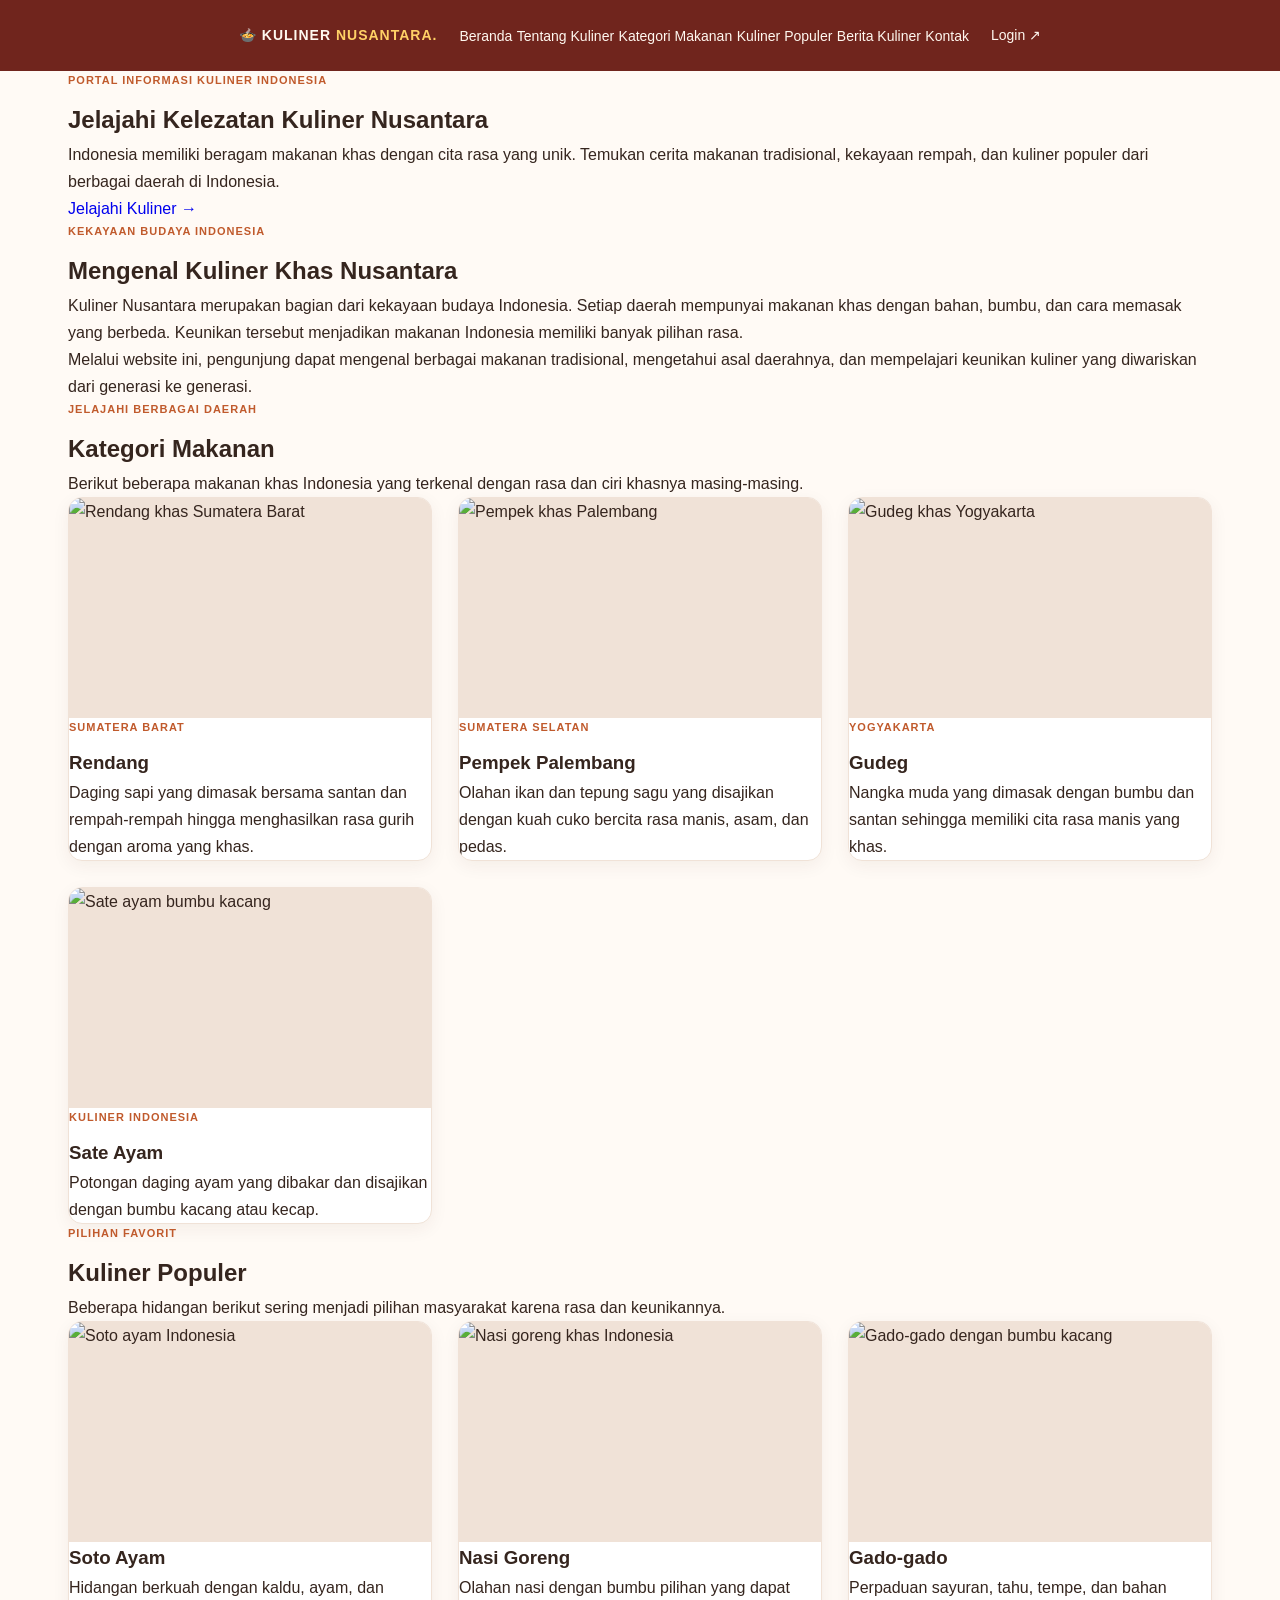
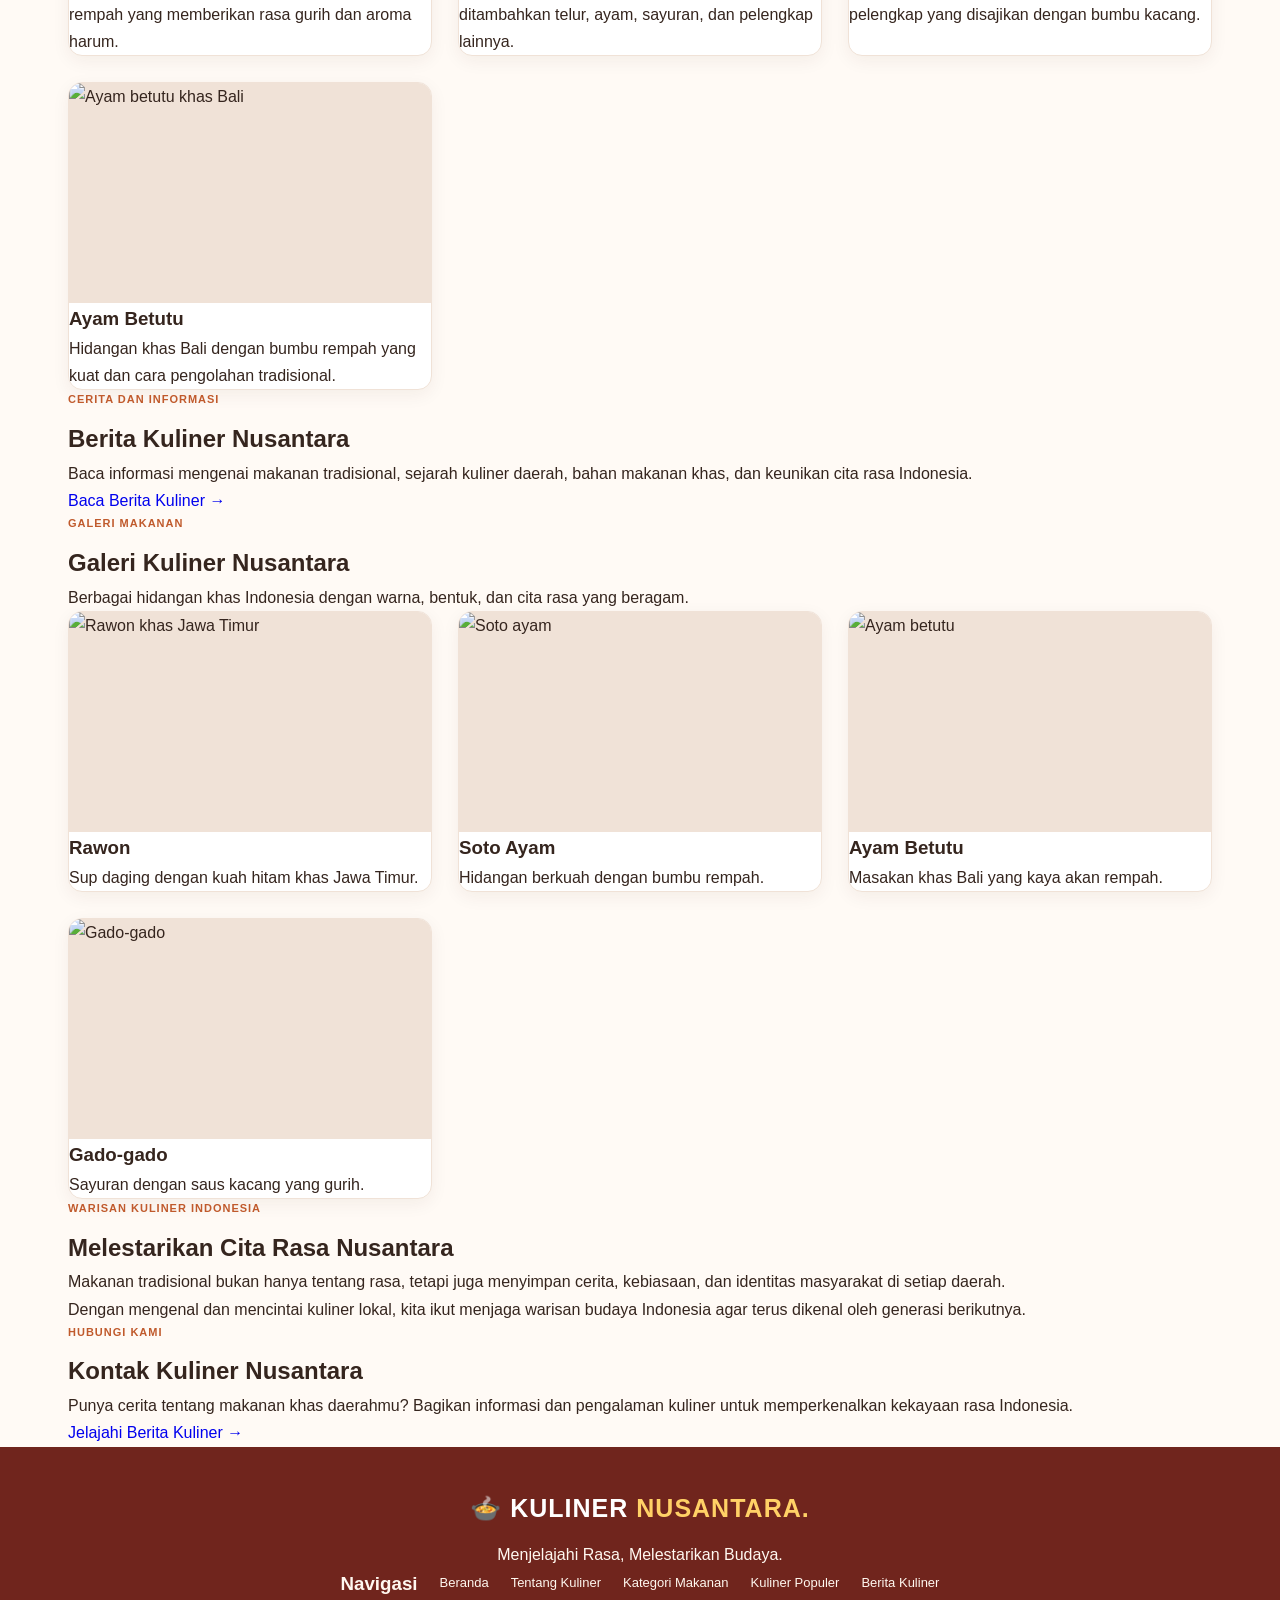
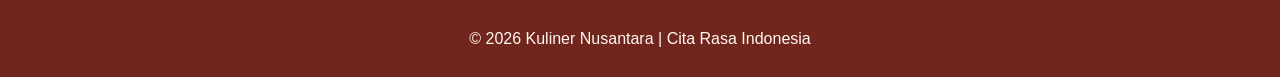
==== index.html @ fa6c914c "Add files via upload" ====
<!DOCTYPE html>
<html lang="id">
<head>
    <meta charset="UTF-8">
    <meta name="viewport" content="width=device-width, initial-scale=1.0">

    <title>Kuliner Nusantara - Jelajah Rasa Indonesia</title>

    <link rel="stylesheet" href="style.css">
</head>
<body>

    <!-- HEADER DAN NAVIGASI -->
    <header class="header">
        <div class="container navbar">

            <a href="index.html" class="logo">
                🍲 KULINER <span>NUSANTARA.</span>
            </a>

            <nav>
                <a href="index.html">Beranda</a>
                <a href="#profil">Tentang Kuliner</a>
                <a href="#kategori">Kategori Makanan</a>
                <a href="#rekomendasi">Kuliner Populer</a>
                <a href="berita.html">Berita Kuliner</a>
                <a href="#kontak">Kontak</a>
            </nav>

            <a href="login.html" class="btn-login">Login ↗</a>

        </div>
    </header>

    <!-- ISI WEBSITE -->
    <main>

        <!-- BERANDA -->
        <section class="container hero" id="beranda">

            <p class="category">PORTAL INFORMASI KULINER INDONESIA</p>

            <h1>
                Jelajahi Kelezatan
                <span> Kuliner Nusantara</span>
            </h1>

            <p>
                Indonesia memiliki beragam makanan khas dengan
                cita rasa yang unik. Temukan cerita makanan
                tradisional, kekayaan rempah, dan kuliner populer
                dari berbagai daerah di Indonesia.
            </p>

            <a href="#kategori" class="btn-login">
                Jelajahi Kuliner →
            </a>

        </section>

        <!-- TENTANG KULINER -->
        <section class="container info-section" id="profil">

            <p class="category">KEKAYAAN BUDAYA INDONESIA</p>

            <h2>Mengenal Kuliner Khas Nusantara</h2>

            <p>
                Kuliner Nusantara merupakan bagian dari kekayaan
                budaya Indonesia. Setiap daerah mempunyai makanan
                khas dengan bahan, bumbu, dan cara memasak yang
                berbeda. Keunikan tersebut menjadikan makanan
                Indonesia memiliki banyak pilihan rasa.
            </p>

            <p>
                Melalui website ini, pengunjung dapat mengenal
                berbagai makanan tradisional, mengetahui asal
                daerahnya, dan mempelajari keunikan kuliner
                yang diwariskan dari generasi ke generasi.
            </p>

        </section>

        <!-- KATEGORI MAKANAN -->
        <section class="container info-section" id="kategori">

            <p class="category">JELAJAHI BERBAGAI DAERAH</p>

            <h2>Kategori <span>Makanan</span></h2>

            <p>
                Berikut beberapa makanan khas Indonesia yang
                terkenal dengan rasa dan ciri khasnya masing-masing.
            </p>

            <div class="news-grid">

                <!-- RENDANG -->
                <article class="news-card">

                    <img
                        src="gambar/makanan khas sumatera barat.jpg"
                        alt="Rendang khas Sumatera Barat">

                    <div class="news-content">

                        <p class="category">SUMATERA BARAT</p>

                        <h3>Rendang</h3>

                        <p>
                            Daging sapi yang dimasak bersama santan
                            dan rempah-rempah hingga menghasilkan
                            rasa gurih dengan aroma yang khas.
                        </p>

                    </div>
                </article>

                <!-- PEMPEK -->
                <article class="news-card">

                    <img
                        src="gambar/pempek.jpg"
                        alt="Pempek khas Palembang">

                    <div class="news-content">

                        <p class="category">SUMATERA SELATAN</p>

                        <h3>Pempek Palembang</h3>

                        <p>
                            Olahan ikan dan tepung sagu yang
                            disajikan dengan kuah cuko bercita
                            rasa manis, asam, dan pedas.
                        </p>

                    </div>
                </article>

                <!-- GUDEG -->
                <article class="news-card">

                    <img
                        src="gambar/gudeg yoygakarta.jpg"
                        alt="Gudeg khas Yogyakarta">

                    <div class="news-content">

                        <p class="category">YOGYAKARTA</p>

                        <h3>Gudeg</h3>

                        <p>
                            Nangka muda yang dimasak dengan
                            bumbu dan santan sehingga memiliki
                            cita rasa manis yang khas.
                        </p>

                    </div>
                </article>

                <!-- SATE -->
                <article class="news-card">

                    <img
                        src="gambar/sate ayam.jpg"
                        alt="Sate ayam bumbu kacang">

                    <div class="news-content">

                        <p class="category">KULINER INDONESIA</p>

                        <h3>Sate Ayam</h3>

                        <p>
                            Potongan daging ayam yang dibakar
                            dan disajikan dengan bumbu kacang
                            atau kecap.
                        </p>

                    </div>
                </article>

            </div>

        </section>

        <!-- KULINER POPULER -->
        <section class="container info-section" id="rekomendasi">

            <p class="category">PILIHAN FAVORIT</p>

            <h2>Kuliner <span>Populer</span></h2>

            <p>
                Beberapa hidangan berikut sering menjadi
                pilihan masyarakat karena rasa dan
                keunikannya.
            </p>

            <div class="news-grid">

                <!-- SOTO -->
                <article class="news-card">

                    <img
                        src="gambar/soto ayam.jpg"
                        alt="Soto ayam Indonesia">

                    <div class="news-content">

                        <h3>Soto Ayam</h3>

                        <p>
                            Hidangan berkuah dengan kaldu,
                            ayam, dan rempah yang memberikan
                            rasa gurih dan aroma harum.
                        </p>

                    </div>
                </article>

                <!-- NASI GORENG -->
                <article class="news-card">

                    <img
                        src="gambar/nasi goreng.jpg"
                        alt="Nasi goreng khas Indonesia">

                    <div class="news-content">

                        <h3>Nasi Goreng</h3>

                        <p>
                            Olahan nasi dengan bumbu pilihan
                            yang dapat ditambahkan telur,
                            ayam, sayuran, dan pelengkap lainnya.
                        </p>

                    </div>
                </article>

                <!-- GADO-GADO -->
                <article class="news-card">

                    <img
                        src="gambar/gado-gado.jpg"
                        alt="Gado-gado dengan bumbu kacang">

                    <div class="news-content">

                        <h3>Gado-gado</h3>

                        <p>
                            Perpaduan sayuran, tahu, tempe,
                            dan bahan pelengkap yang disajikan
                            dengan bumbu kacang.
                        </p>

                    </div>
                </article>

                <!-- AYAM BETUTU -->
                <article class="news-card">

                    <img
                        src="gambar/ayam betutu.jpg"
                        alt="Ayam betutu khas Bali">

                    <div class="news-content">

                        <h3>Ayam Betutu</h3>

                        <p>
                            Hidangan khas Bali dengan bumbu
                            rempah yang kuat dan cara
                            pengolahan tradisional.
                        </p>

                    </div>
                </article>

            </div>

        </section>

        <!-- BERITA KULINER -->
        <section class="container info-section" id="berita">

            <p class="category">CERITA DAN INFORMASI</p>

            <h2>Berita Kuliner Nusantara</h2>

            <p>
                Baca informasi mengenai makanan tradisional,
                sejarah kuliner daerah, bahan makanan khas,
                dan keunikan cita rasa Indonesia.
            </p>

            <a href="berita.html" class="btn-login">
                Baca Berita Kuliner →
            </a>

        </section>

        <!-- GALERI KULINER -->
        <section class="container info-section" id="galeri">

            <p class="category">GALERI MAKANAN</p>

            <h2>Galeri <span>Kuliner Nusantara</span></h2>

            <p>
                Berbagai hidangan khas Indonesia dengan
                warna, bentuk, dan cita rasa yang beragam.
            </p>

            <div class="news-grid">

                <article class="news-card">

                    <img
                        src="gambar/rawon.jpg"
                        alt="Rawon khas Jawa Timur">

                    <div class="news-content">
                        <h3>Rawon</h3>
                        <p>Sup daging dengan kuah hitam khas Jawa Timur.</p>
                    </div>

                </article>

                <article class="news-card">

                    <img
                        src="gambar/soto ayam.jpg"
                        alt="Soto ayam">

                    <div class="news-content">
                        <h3>Soto Ayam</h3>
                        <p>Hidangan berkuah dengan bumbu rempah.</p>
                    </div>

                </article>

                <article class="news-card">

                    <img
                        src="gambar/ayam betutu.jpg"
                        alt="Ayam betutu">

                    <div class="news-content">
                        <h3>Ayam Betutu</h3>
                        <p>Masakan khas Bali yang kaya akan rempah.</p>
                    </div>

                </article>

                <article class="news-card">

                    <img
                        src="gambar/gado-gado.jpg"
                        alt="Gado-gado">

                    <div class="news-content">
                        <h3>Gado-gado</h3>
                        <p>Sayuran dengan saus kacang yang gurih.</p>
                    </div>

                </article>

            </div>

        </section>

        <!-- PENUTUP -->
        <section class="container info-section" id="tentang">

            <p class="category">WARISAN KULINER INDONESIA</p>

            <h2>Melestarikan Cita Rasa Nusantara</h2>

            <p>
                Makanan tradisional bukan hanya tentang rasa,
                tetapi juga menyimpan cerita, kebiasaan,
                dan identitas masyarakat di setiap daerah.
            </p>

            <p>
                Dengan mengenal dan mencintai kuliner lokal,
                kita ikut menjaga warisan budaya Indonesia
                agar terus dikenal oleh generasi berikutnya.
            </p>

        </section>

        <!-- KONTAK -->
        <section class="container info-section" id="kontak">

            <p class="category">HUBUNGI KAMI</p>

            <h2>Kontak Kuliner Nusantara</h2>

            <p>
                Punya cerita tentang makanan khas daerahmu?
                Bagikan informasi dan pengalaman kuliner
                untuk memperkenalkan kekayaan rasa Indonesia.
            </p>

            <a href="berita.html" class="btn-login">
                Jelajahi Berita Kuliner →
            </a>

        </section>

    </main>

    <!-- FOOTER -->
    <footer class="footer">

        <div class="container footer-content">

            <div>
                <a href="index.html" class="logo">
                    🍲 KULINER <span>NUSANTARA.</span>
                </a>

                <p>Menjelajahi Rasa, Melestarikan Budaya.</p>
            </div>

            <div class="footer-menu">

                <h3>Navigasi</h3>

                <p><a href="index.html">Beranda</a></p>
                <p><a href="#profil">Tentang Kuliner</a></p>
                <p><a href="#kategori">Kategori Makanan</a></p>
                <p><a href="#rekomendasi">Kuliner Populer</a></p>
                <p><a href="berita.html">Berita Kuliner</a></p>

            </div>

        </div>

        <div class="copyright">
            <p>&copy; 2026 Kuliner Nusantara | Cita Rasa Indonesia</p>
        </div>

    </footer>

</body>
</html>
---- style.css ----
/* =========================
   1. PENGATURAN DASAR
========================= */
* {
    margin: 0;
    padding: 0;
    box-sizing: border-box;
    font-family: Arial, sans-serif;
}

html {
    scroll-behavior: smooth;
}

body {
    background: #fffaf5;
    color: #35251e;
    line-height: 1.7;
}

a {
    text-decoration: none;
}

img {
    max-width: 100%;
}

/* =========================
   2. HEADER DAN NAVBAR
========================= */
.header {
    background: #70251d;
    color: white;
    padding: 22px 7%;
    display: flex;
    justify-content: space-between;
    align-items: center;
    flex-wrap: wrap;
    gap: 18px;
}

.logo {
    color: white;
    font-size: 25px;
    font-weight: 800;
    letter-spacing: 1px;
}

.logo span {
    color: #ffd166;
}

.navbar {
    display: flex;
    align-items: center;
    flex-wrap: wrap;
    gap: 22px;
}

.navbar a {
    color: #fff8f0;
    font-size: 14px;
    transition: color 0.3s;
}

.navbar a:hover,
.navbar a.active {
    color: #ffd166;
}

/* =========================
   3. CONTAINER UTAMA
========================= */
.container {
    max-width: 1200px;
    margin: auto;
    padding: 0 28px;
}

/* =========================
   4. INTRO / HERO
========================= */
.intro {
    padding: 75px 0 55px;
    max-width: 760px;
}

.label {
    color: #bd582d;
    font-size: 12px;
    font-weight: bold;
    letter-spacing: 2px;
    margin-bottom: 12px;
}

.intro h1 {
    color: #70251d;
    font-size: 46px;
    line-height: 1.2;
    margin-bottom: 20px;
}

.intro h1 span,
.section-title h2 span {
    color: #c76a36;
}

.intro > p:last-child {
    color: #6c5b50;
    max-width: 650px;
    font-size: 16px;
}

/* =========================
   5. BAGIAN BERITA
========================= */
.news-section {
    padding: 25px 0 65px;
}

.section-title {
    display: flex;
    justify-content: space-between;
    align-items: center;
    gap: 20px;
    margin-bottom: 30px;
}

.section-title h2 {
    color: #70251d;
    font-size: 32px;
    line-height: 1.3;
}

.more {
    color: #9c4528;
    font-size: 14px;
    font-weight: bold;
}

.more:hover {
    color: #70251d;
}

/* =========================
   6. GRID KARTU BERITA
========================= */
.news-grid {
    display: grid;
    grid-template-columns: repeat(3, minmax(0, 1fr));
    gap: 26px;
    align-items: stretch;
}

/* =========================
   7. KARTU BERITA
========================= */
.news-card {
    background: #ffffff;
    border: 1px solid #f0e2d7;
    border-radius: 14px;
    overflow: hidden;
    display: flex;
    flex-direction: column;
    box-shadow: 0 5px 18px rgba(76, 39, 22, 0.06);
    transition: transform 0.3s, box-shadow 0.3s;
}

.news-card:hover {
    transform: translateY(-5px);
    box-shadow: 0 12px 26px rgba(76, 39, 22, 0.12);
}

/* =========================
   8. GAMBAR BERITA
========================= */
.news-card img {
    display: block;
    width: 100%;
    height: 220px;
    object-fit: cover;
    background: #f0e2d7;
}

/* =========================
   9. ISI KARTU
========================= */
.card-body {
    padding: 22px;
    display: flex;
    flex-direction: column;
    flex: 1;
}

.category {
    color: #c05a2c;
    font-size: 11px;
    font-weight: bold;
    letter-spacing: 1px;
    margin-bottom: 10px;
}

.card-body h2 {
    color: #70251d;
    font-size: 20px;
    line-height: 1.45;
    margin-bottom: 12px;
}

.card-body > p:not(.category) {
    color: #6b5b51;
    font-size: 14px;
    margin-bottom: 20px;
}

.read-more {
    color: #a34425;
    font-size: 13px;
    font-weight: bold;
    margin-top: auto;
    align-self: flex-start;
}

.read-more:hover {
    color: #70251d;
}

/* =========================
   10. BAGIAN HIGHLIGHT
========================= */
.highlight {
    background: #f4e4d3;
    border-radius: 16px;
    padding: 35px;
    margin: 0 0 70px;
    display: flex;
    justify-content: space-between;
    align-items: center;
    gap: 25px;
}

.highlight h2 {
    color: #70251d;
    font-size: 27px;
    margin-bottom: 10px;
}

.highlight div > p:last-child {
    color: #6c574a;
    max-width: 650px;
    font-size: 14px;
}

.button {
    display: inline-block;
    flex-shrink: 0;
    background: #a94427;
    color: white;
    padding: 12px 20px;
    border-radius: 7px;
    font-size: 14px;
    font-weight: bold;
    transition: background 0.3s;
}

.button:hover {
    background: #70251d;
}

/* =========================
   11. FOOTER
========================= */
.footer {
    background: #70251d;
    color: #fff8f0;
    text-align: center;
    padding: 40px 20px 25px;
}

.footer .logo {
    display: inline-block;
    margin-bottom: 12px;
}

.footer > p {
    font-size: 14px;
    margin-bottom: 20px;
    color: #f4ded0;
}

.footer-menu {
    display: flex;
    justify-content: center;
    flex-wrap: wrap;
    gap: 22px;
    margin-bottom: 25px;
}

.footer-menu a {
    color: #fff8f0;
    font-size: 13px;
}

.footer-menu a:hover {
    color: #ffd166;
}

.footer small {
    display: block;
    border-top: 1px solid rgba(255, 255, 255, 0.2);
    padding-top: 20px;
    color: #f1d8c9;
    font-size: 12px;
}

/* =========================
   12. RESPONSIVE TABLET
========================= */
@media (max-width: 900px) {
    .header {
        padding: 22px 5%;
    }

    .navbar {
        gap: 14px;
    }

    .news-grid {
        grid-template-columns: repeat(2, minmax(0, 1fr));
    }

    .intro h1 {
        font-size: 40px;
    }

    .highlight {
        align-items: flex-start;
        flex-direction: column;
    }
}

/* =========================
   13. RESPONSIVE HP
========================= */
@media (max-width: 600px) {
    .header {
        flex-direction: column;
        text-align: center;
        padding: 20px 16px;
    }

    .logo {
        font-size: 23px;
    }

    .navbar {
        justify-content: center;
        gap: 12px 16px;
    }

    .navbar a {
        font-size: 12px;
    }

    .container {
        padding: 0 16px;
    }

    .intro {
        padding: 48px 0 35px;
    }

    .intro h1 {
        font-size: 33px;
    }

    .intro > p:last-child {
        font-size: 14px;
    }

    .section-title {
        align-items: flex-start;
        flex-direction: column;
    }

    .section-title h2 {
        font-size: 28px;
    }

    .news-grid {
        grid-template-columns: 1fr;
        gap: 22px;
    }

    .news-card img {
        height: 230px;
    }

    .card-body {
        padding: 20px;
    }

    .card-body h2 {
        font-size: 19px;
    }

    .highlight {
        padding: 25px 20px;
        margin-bottom: 45px;
    }

    .highlight h2 {
        font-size: 23px;
    }

    .footer-menu {
        gap: 14px;
    }
}
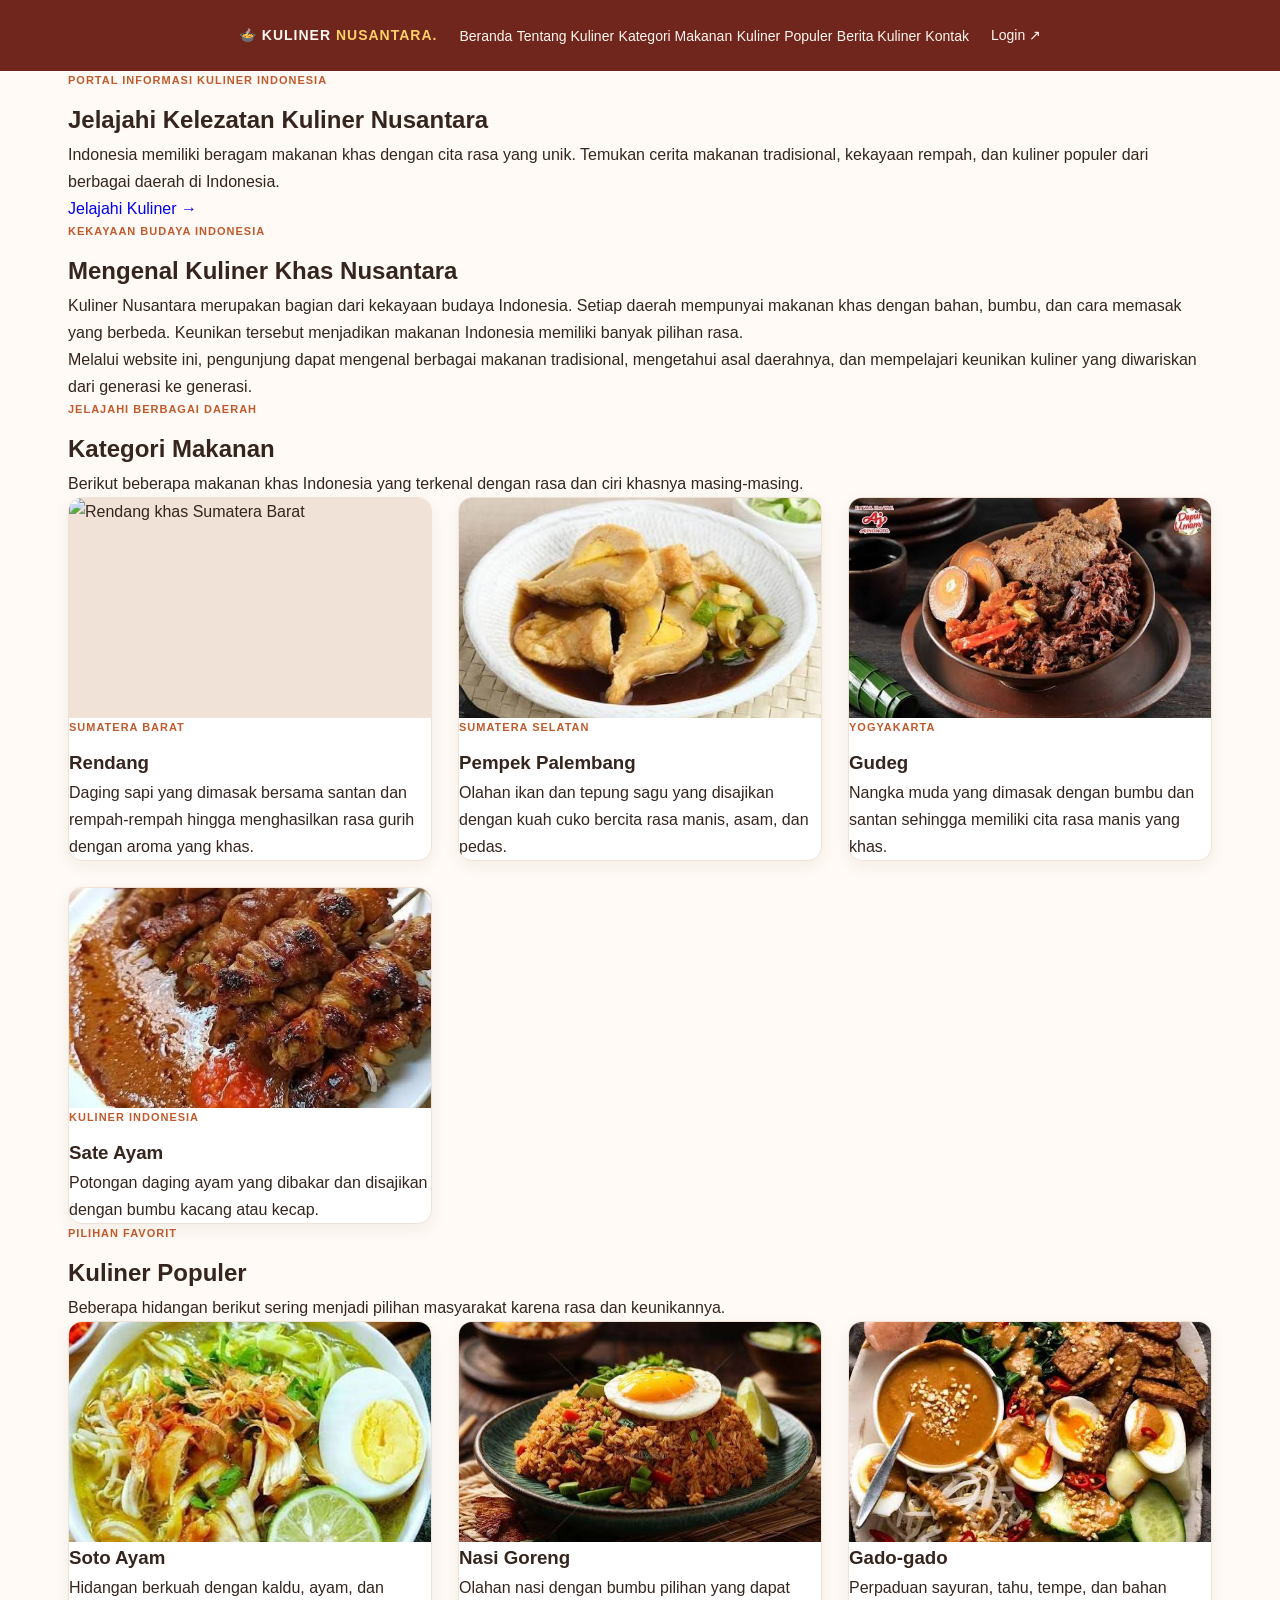
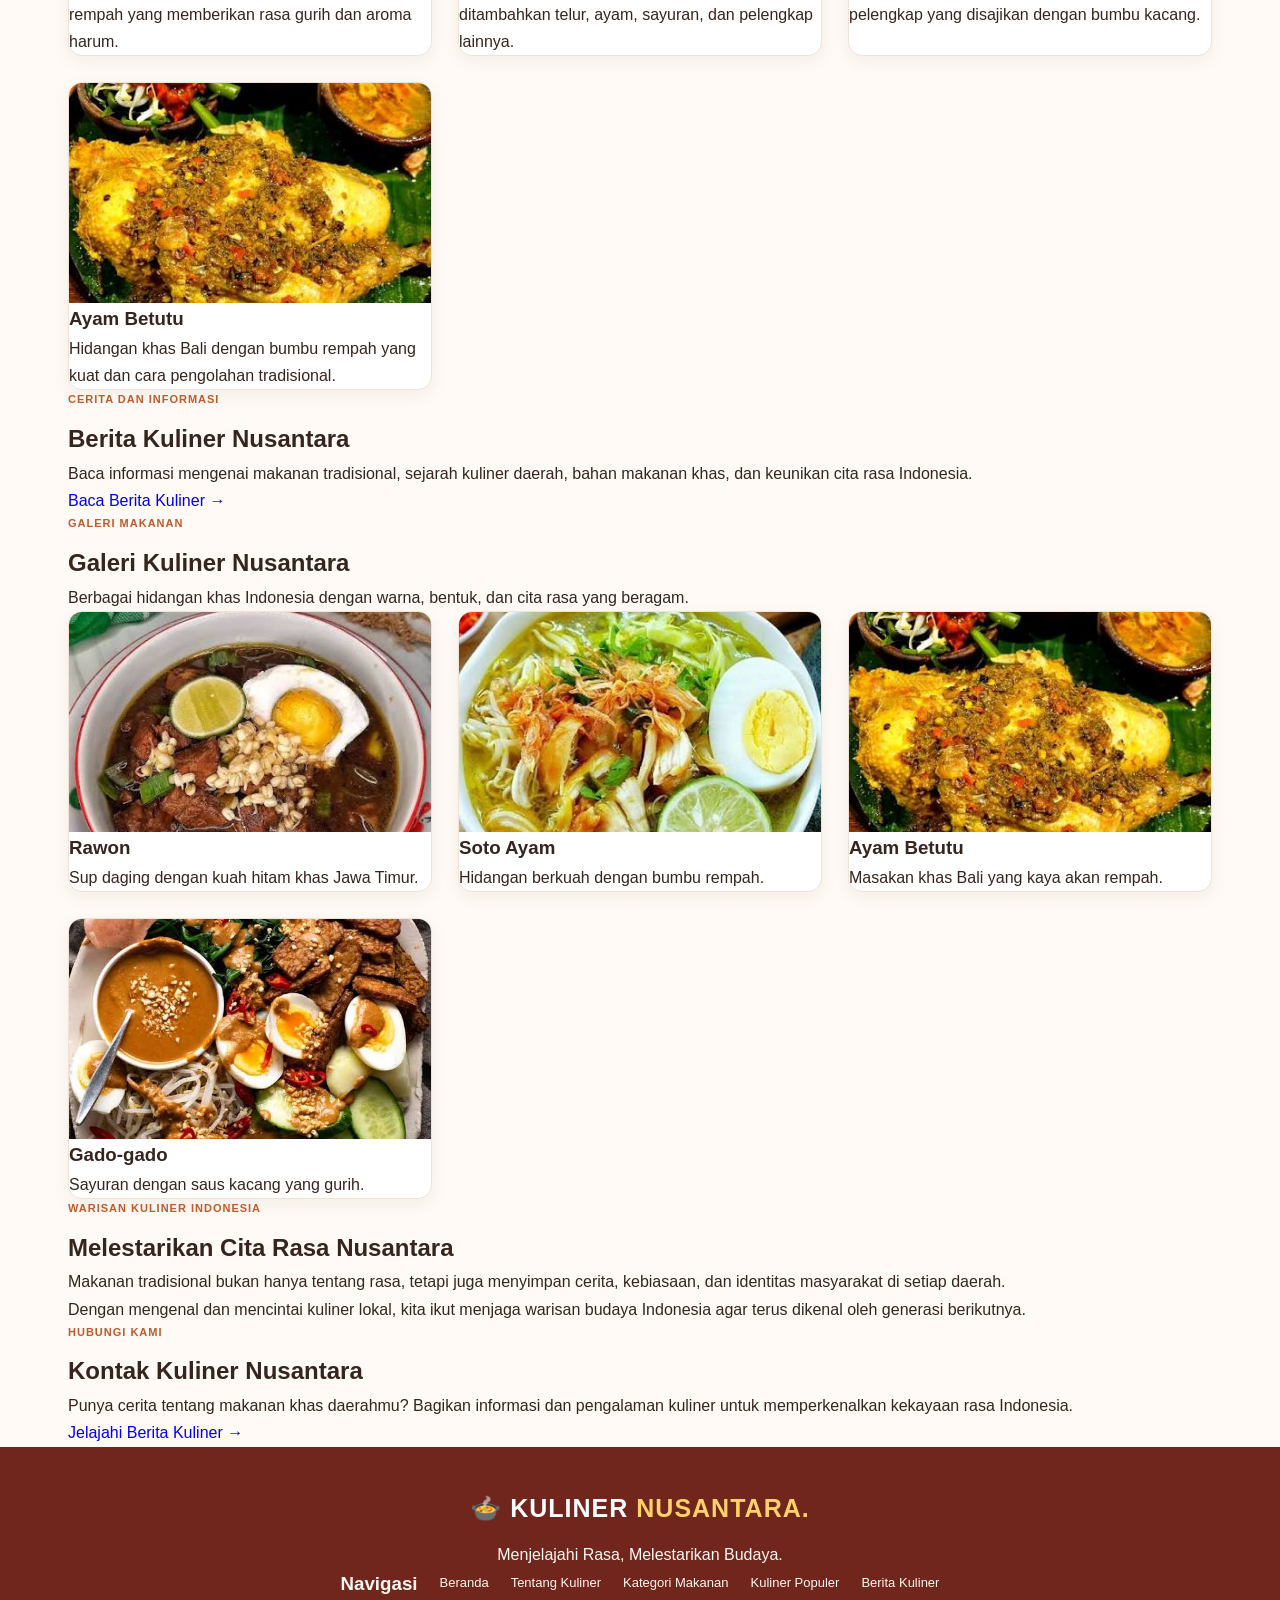
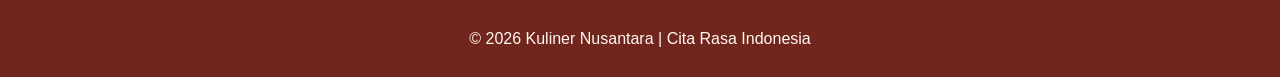
==== commit edc241f3: "Update index.html" ====
--- a/index.html
+++ b/index.html
@@ -122,7 +122,7 @@
                 <article class="news-card">
 
                     <img
-                        src="gambar/pempek.jpg"
+                        src="pempek.jpg"
                         alt="Pempek khas Palembang">
 
                     <div class="news-content">
@@ -144,7 +144,7 @@
                 <article class="news-card">
 
                     <img
-                        src="gambar/gudeg yoygakarta.jpg"
+                        src="gudeg yoygakarta.jpg"
                         alt="Gudeg khas Yogyakarta">
 
                     <div class="news-content">
@@ -166,7 +166,7 @@
                 <article class="news-card">
 
                     <img
-                        src="gambar/sate ayam.jpg"
+                        src="sate ayam.jpg"
                         alt="Sate ayam bumbu kacang">
 
                     <div class="news-content">
@@ -207,7 +207,7 @@
                 <article class="news-card">
 
                     <img
-                        src="gambar/soto ayam.jpg"
+                        src="soto ayam.jpg"
                         alt="Soto ayam Indonesia">
 
                     <div class="news-content">
@@ -227,7 +227,7 @@
                 <article class="news-card">
 
                     <img
-                        src="gambar/nasi goreng.jpg"
+                        src="nasi goreng.jpg"
                         alt="Nasi goreng khas Indonesia">
 
                     <div class="news-content">
@@ -247,7 +247,7 @@
                 <article class="news-card">
 
                     <img
-                        src="gambar/gado-gado.jpg"
+                        src="gado-gado.jpg"
                         alt="Gado-gado dengan bumbu kacang">
 
                     <div class="news-content">
@@ -267,7 +267,7 @@
                 <article class="news-card">
 
                     <img
-                        src="gambar/ayam betutu.jpg"
+                        src="ayam betutu.jpg"
                         alt="Ayam betutu khas Bali">
 
                     <div class="news-content">
@@ -323,7 +323,7 @@
                 <article class="news-card">
 
                     <img
-                        src="gambar/rawon.jpg"
+                        src="rawon.jpg"
                         alt="Rawon khas Jawa Timur">
 
                     <div class="news-content">
@@ -336,7 +336,7 @@
                 <article class="news-card">
 
                     <img
-                        src="gambar/soto ayam.jpg"
+                        src="soto ayam.jpg"
                         alt="Soto ayam">
 
                     <div class="news-content">
@@ -349,7 +349,7 @@
                 <article class="news-card">
 
                     <img
-                        src="gambar/ayam betutu.jpg"
+                        src="ayam betutu.jpg"
                         alt="Ayam betutu">
 
                     <div class="news-content">
@@ -362,7 +362,7 @@
                 <article class="news-card">
 
                     <img
-                        src="gambar/gado-gado.jpg"
+                        src="gado-gado.jpg"
                         alt="Gado-gado">
 
                     <div class="news-content">
@@ -452,4 +452,4 @@
     </footer>
 
 </body>
-</html>+</html>
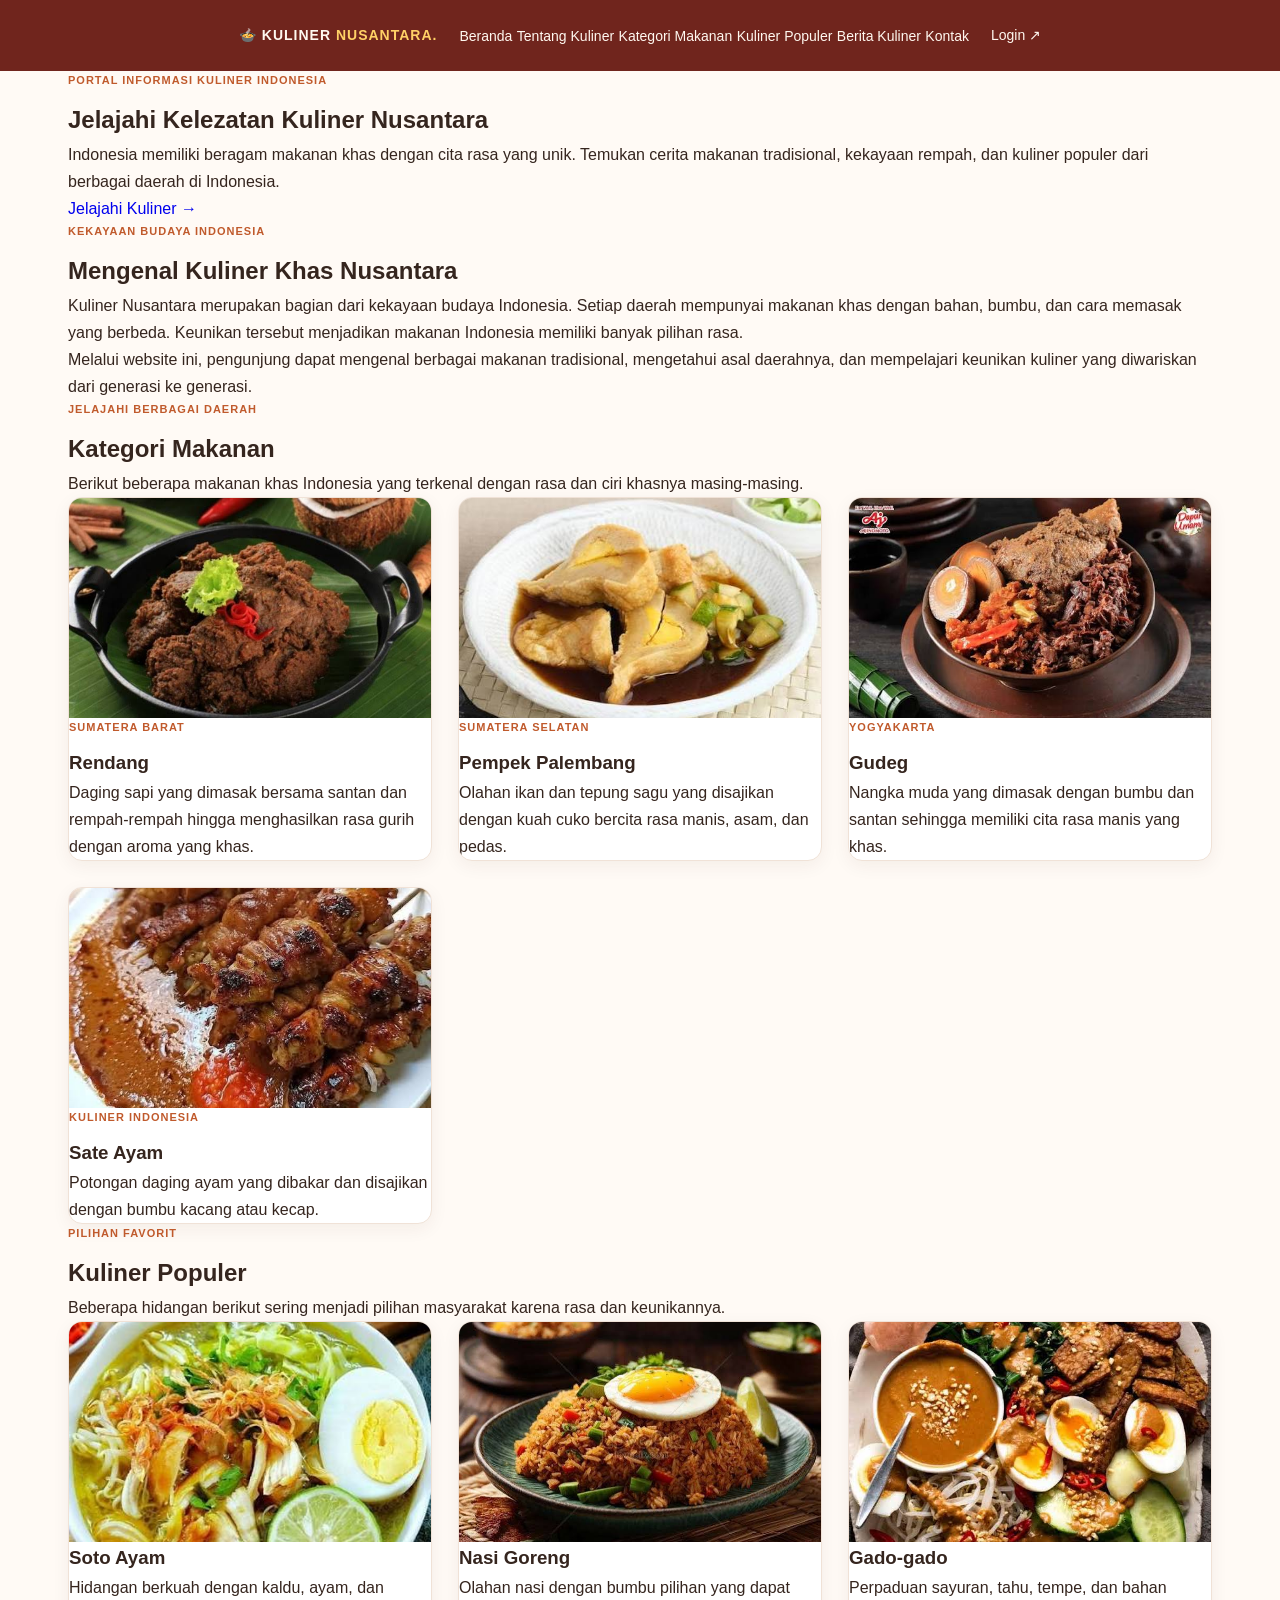
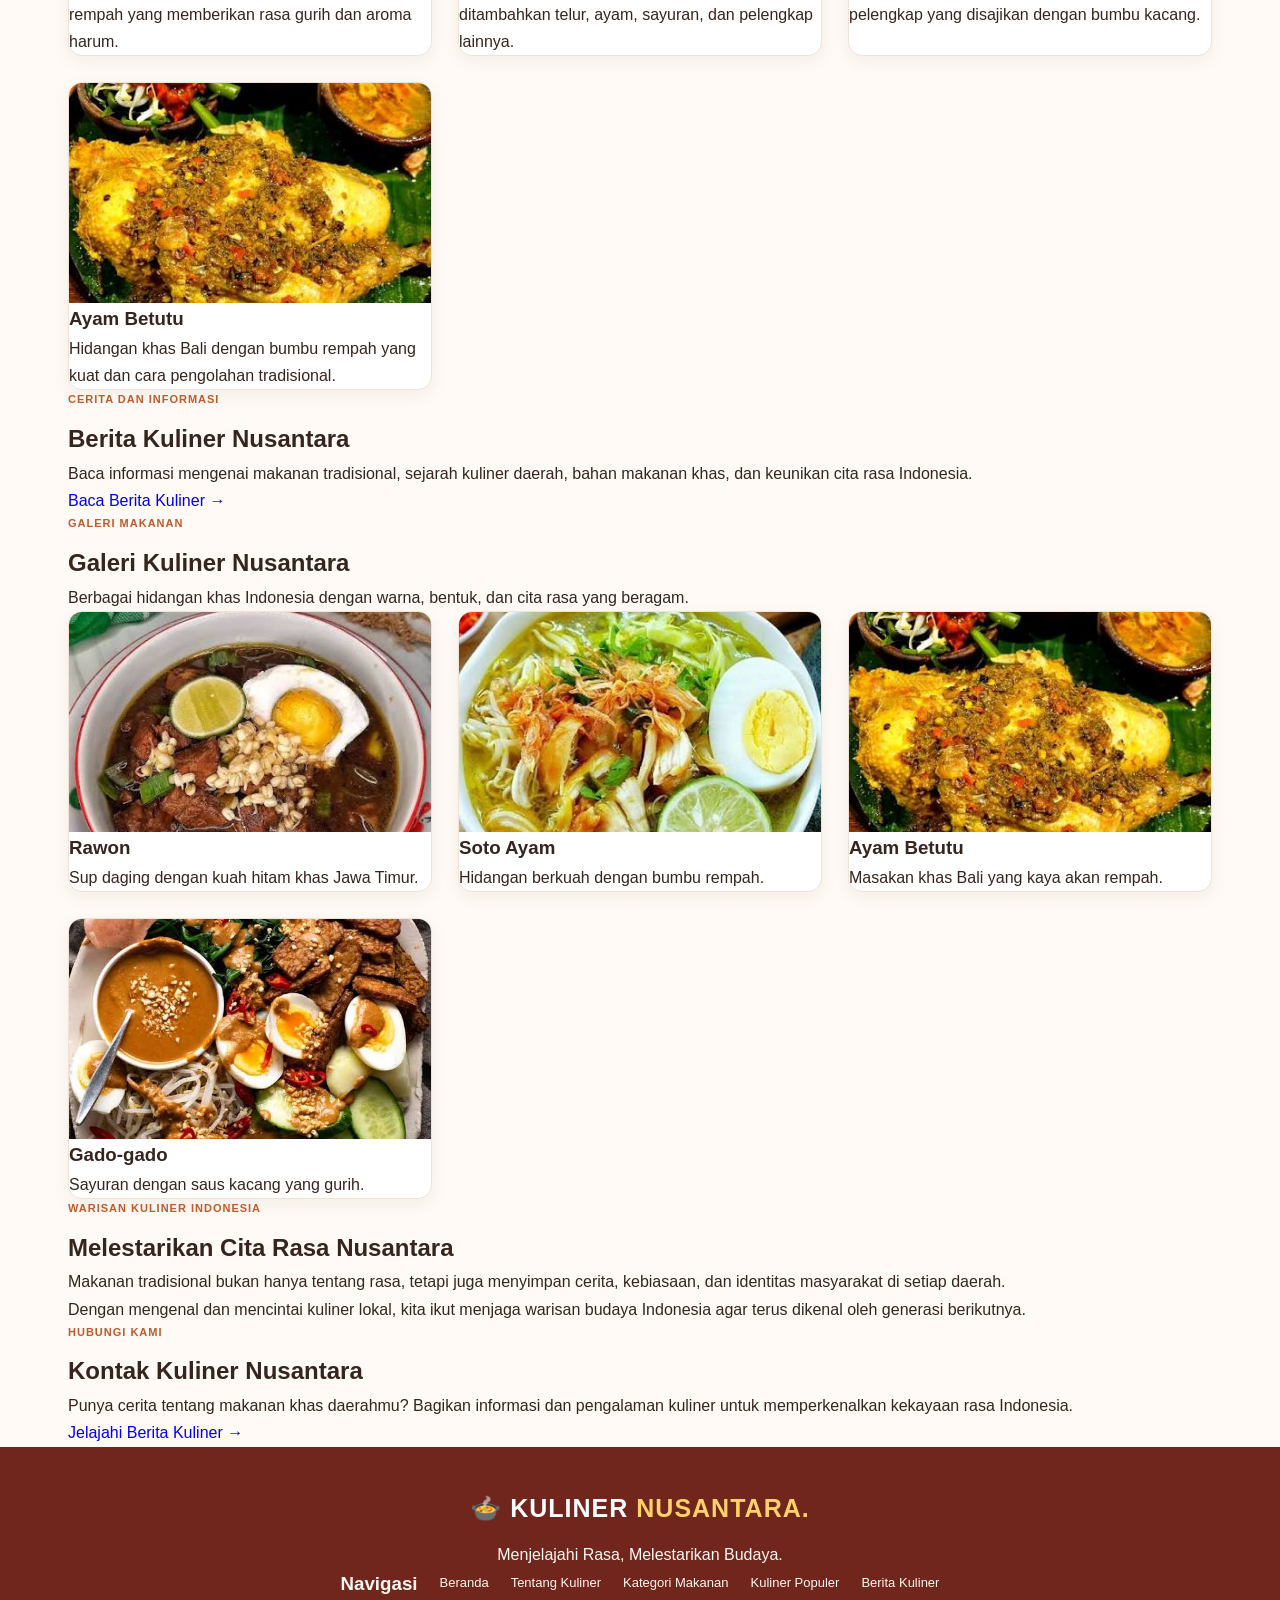
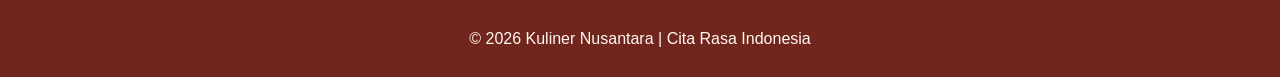
==== commit 7c21c9f6: "Update index.html" ====
--- a/index.html
+++ b/index.html
@@ -100,7 +100,7 @@
                 <article class="news-card">
 
                     <img
-                        src="gambar/makanan khas sumatera barat.jpg"
+                        src="makanan khas sumatera barat.jpg"
                         alt="Rendang khas Sumatera Barat">
 
                     <div class="news-content">
